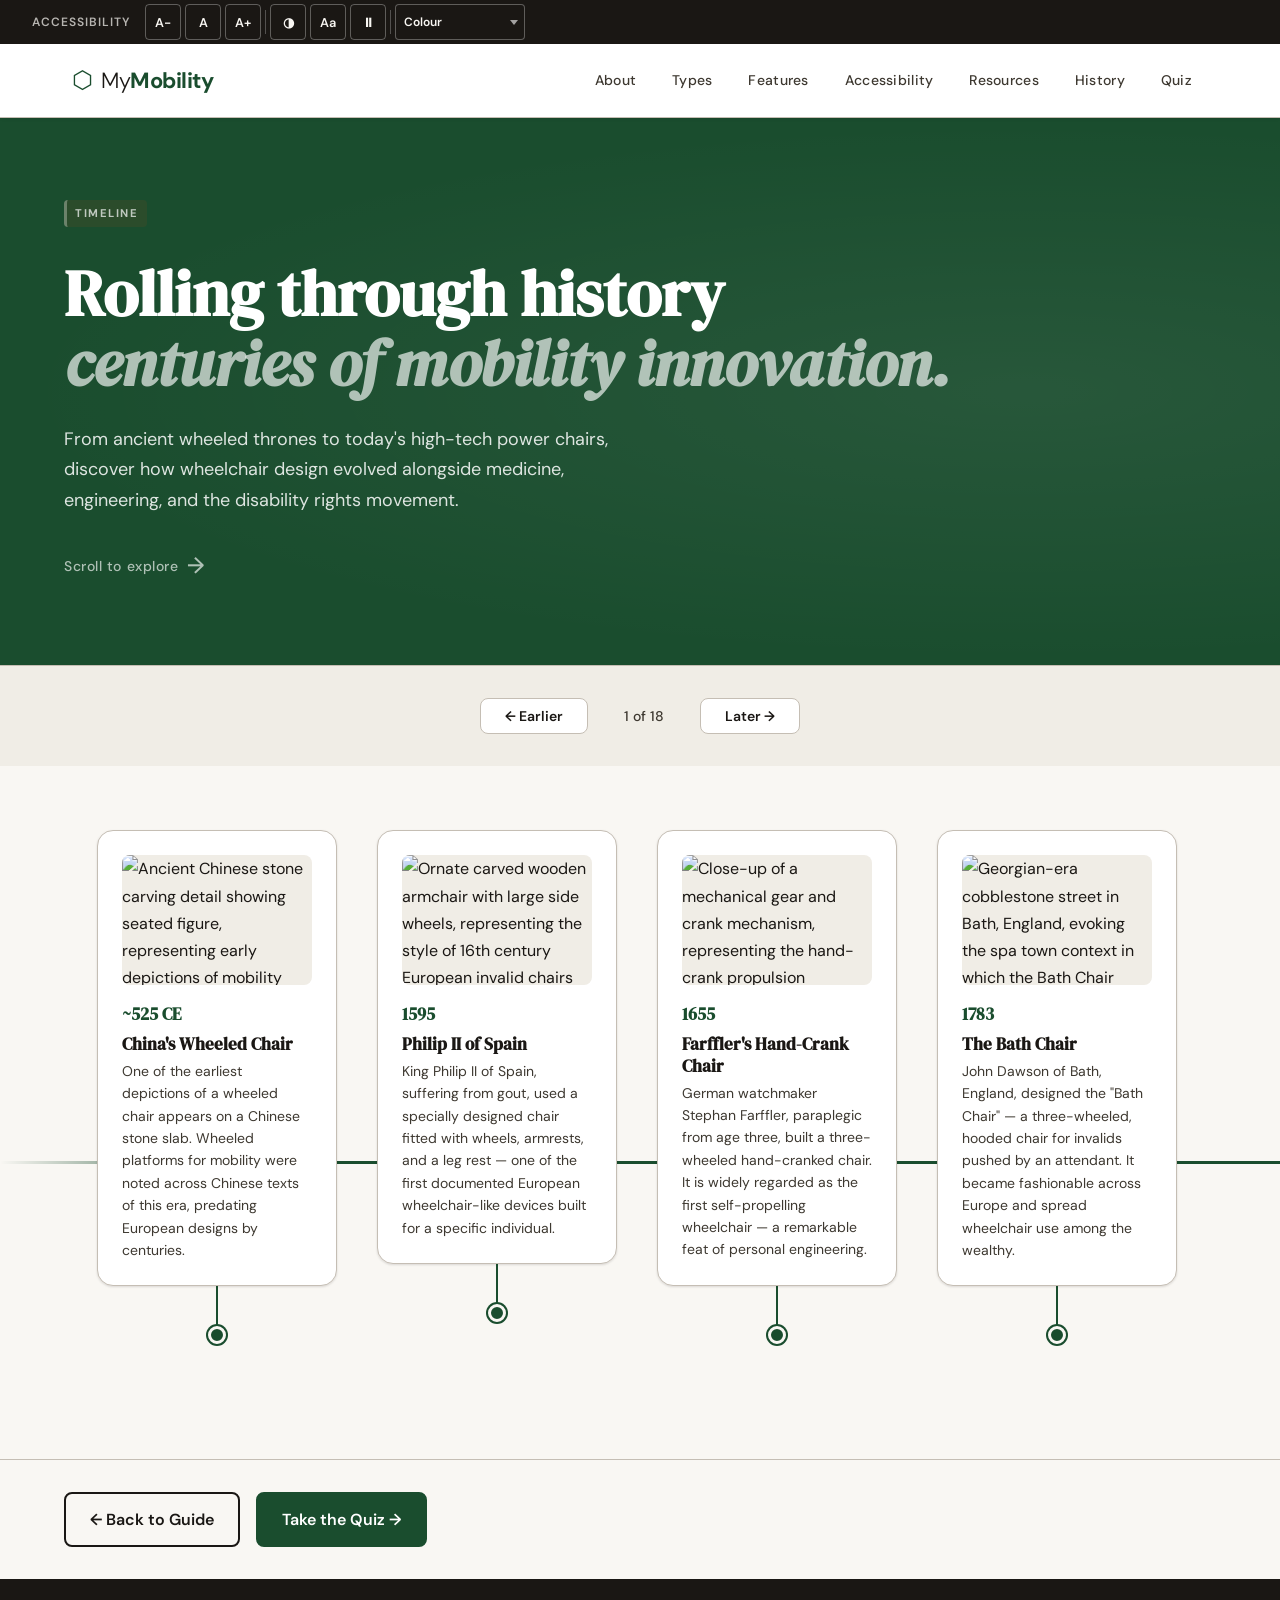
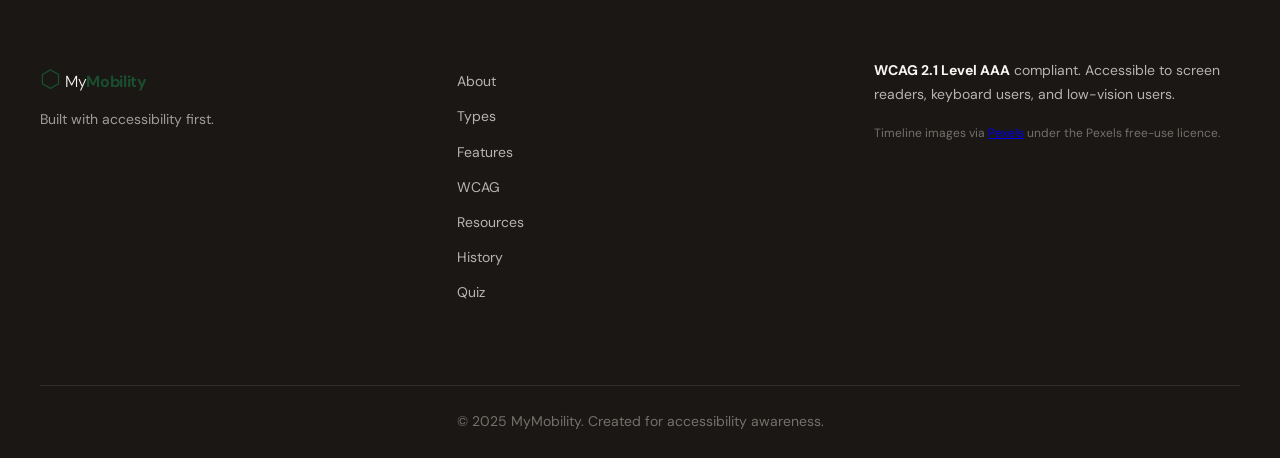
==== history.html @ 60eee782 "Quiz + History - added a history and quiz page" ====
<!DOCTYPE html>
<html lang="en">
<head>
  <meta charset="UTF-8" />
  <meta name="viewport" content="width=device-width, initial-scale=1.0" />
  <meta name="description" content="The history of wheelchairs — an interactive horizontal timeline from ancient times to today. Part of MyMobility, a WCAG 2.1 AAA compliant accessibility guide." />
  <title>History of Wheelchairs — MyMobility</title>
  <link rel="stylesheet" href="styles.css" />
  <link rel="preconnect" href="https://fonts.googleapis.com">
  <link href="https://fonts.googleapis.com/css2?family=DM+Serif+Display:ital@0;1&family=DM+Sans:ital,opsz,wght@0,9..40,300;0,9..40,500;0,9..40,700;1,9..40,300&display=swap" rel="stylesheet">
  <style>
    /* ══════════════════════════════════
       HISTORY PAGE — TIMELINE STYLES
    ══════════════════════════════════ */

    /* Page hero */
    .history-hero {
      background: var(--clr-accent);
      color: var(--clr-bg);
      padding: clamp(3rem, 8vw, 5rem) clamp(1.5rem, 5vw, 4rem);
      position: relative;
      overflow: hidden;
    }
    .history-hero::before {
      content: '';
      position: absolute;
      inset: 0;
      background: radial-gradient(ellipse at 80% 50%, rgba(255,255,255,0.06) 0%, transparent 70%);
      pointer-events: none;
    }
    .history-hero-inner {
      max-width: var(--max-width);
      margin: 0 auto;
      position: relative;
      z-index: 1;
    }
    .history-hero .section-tag {
      color: rgba(255,255,255,0.7);
      border-color: rgba(255,255,255,0.3);
    }
    .history-hero h1 {
      font-family: var(--font-display);
      font-size: clamp(2.2rem, 6vw, 4rem);
      color: #fff;
      line-height: 1.1;
      margin: var(--space-md) 0 var(--space-lg);
    }
    .history-hero h1 em {
      color: rgba(255,255,255,0.65);
      font-style: italic;
    }
    .history-hero p {
      color: rgba(255,255,255,0.85);
      font-size: var(--text-lg);
      max-width: 600px;
      line-height: 1.7;
    }
    .history-scroll-hint {
      display: flex;
      align-items: center;
      gap: var(--space-sm);
      margin-top: var(--space-xl);
      color: rgba(255,255,255,0.65);
      font-size: var(--text-sm);
      font-weight: 500;
      letter-spacing: 0.04em;
    }
    .history-scroll-hint .hint-arrow {
      font-size: 1.4rem;
      animation: nudgeRight 1.6s ease-in-out infinite;
    }
    @keyframes nudgeRight {
      0%, 100% { transform: translateX(0); }
      50%       { transform: translateX(6px); }
    }
    [data-reduce-motion="true"] .hint-arrow { animation: none; }

    /* ── TIMELINE WRAPPER ── */
    .timeline-section {
      background: var(--clr-bg);
      padding: 0;
      position: relative;
    }

    /* The horizontal scroll container */
    .timeline-scroll {
      overflow-x: auto;
      overflow-y: visible;
      padding: 4rem 0 3rem;
      cursor: grab;
      scroll-behavior: smooth;
      -webkit-overflow-scrolling: touch;
      /* Custom scrollbar */
      scrollbar-width: thin;
      scrollbar-color: var(--clr-accent) var(--clr-bg-alt);
    }
    .timeline-scroll::-webkit-scrollbar {
      height: 6px;
    }
    .timeline-scroll::-webkit-scrollbar-track {
      background: var(--clr-bg-alt);
    }
    .timeline-scroll::-webkit-scrollbar-thumb {
      background: var(--clr-accent);
      border-radius: 3px;
    }
    .timeline-scroll.is-grabbing {
      cursor: grabbing;
    }

    /* The actual timeline track */
    .timeline-track {
      display: flex;
      align-items: flex-start;
      gap: 0;
      min-width: max-content;
      padding: 0 clamp(2rem, 6vw, 5rem);
      position: relative;
    }

    /* Central horizontal spine line */
    .timeline-track::before {
      content: '';
      position: absolute;
      top: calc(50% + 2.5rem); /* align with dots */
      left: 0;
      right: 0;
      height: 3px;
      background: linear-gradient(
        90deg,
        transparent 0%,
        var(--clr-accent) 5%,
        var(--clr-accent) 95%,
        transparent 100%
      );
      z-index: 0;
    }

    /* ── INDIVIDUAL EVENT CARD ── */
    .tl-event {
      display: flex;
      flex-direction: column;
      align-items: center;
      width: 280px;
      flex-shrink: 0;
      position: relative;
      padding-top: 0;
    }

    /* Alternate above/below */
    .tl-event:nth-child(odd)  { flex-direction: column; }
    .tl-event:nth-child(even) { flex-direction: column-reverse; }

    /* The card */
    .tl-card {
      background: var(--clr-surface);
      border: 1.5px solid var(--clr-border);
      border-radius: var(--radius-lg);
      padding: var(--space-lg);
      width: 240px;
      box-shadow: var(--shadow-sm);
      transition: box-shadow var(--transition), transform var(--transition), border-color var(--transition);
      position: relative;
      opacity: 0;
      transform: translateY(20px);
      /* Revealed by JS when in view */
    }
    .tl-card.visible {
      opacity: 1;
      transform: translateY(0);
      transition: opacity 0.5s ease, transform 0.5s ease, box-shadow var(--transition), border-color var(--transition);
    }
    .tl-card:hover {
      box-shadow: var(--shadow-md);
      border-color: var(--clr-accent-light);
      transform: translateY(-3px);
    }
    .tl-event:nth-child(even) .tl-card:hover {
      transform: translateY(3px);
    }

    /* Card image */
    .tl-img-wrap {
      width: 100%;
      height: 130px;
      border-radius: var(--radius-md);
      overflow: hidden;
      margin-bottom: var(--space-md);
      background: var(--clr-bg-alt);
    }
    .tl-img {
      width: 100%;
      height: 100%;
      object-fit: cover;
      object-position: center;
      display: block;
    }

    /* Year badge */
    .tl-year {
      display: inline-block;
      font-family: var(--font-display);
      font-size: 1.05rem;
      color: var(--clr-accent);
      font-weight: 700;
      margin-bottom: var(--space-xs);
    }
    .tl-title {
      font-family: var(--font-display);
      font-size: 1.05rem;
      color: var(--clr-ink);
      margin-bottom: var(--space-xs);
      line-height: 1.3;
    }
    .tl-body {
      font-size: var(--text-sm);
      color: var(--clr-ink-muted);
      line-height: 1.6;
    }

    /* Connector: vertical stem from card to dot */
    .tl-stem {
      width: 2px;
      height: 2.5rem;
      background: var(--clr-accent);
      flex-shrink: 0;
      position: relative;
      z-index: 1;
    }

    /* The dot on the spine */
    .tl-dot {
      width: 18px;
      height: 18px;
      border-radius: 50%;
      background: var(--clr-accent);
      border: 3px solid var(--clr-bg);
      box-shadow: 0 0 0 2px var(--clr-accent);
      flex-shrink: 0;
      z-index: 2;
      position: relative;
      transition: transform var(--transition), background var(--transition);
    }
    .tl-event:hover .tl-dot {
      transform: scale(1.3);
      background: var(--clr-highlight);
      box-shadow: 0 0 0 2px var(--clr-highlight);
    }

    /* Spacer below/above dot for even items to visually balance */
    .tl-event:nth-child(even) .tl-dot-spacer {
      height: 18px; /* height of dot, keeps spacing symmetric */
      flex-shrink: 0;
    }

    /* High-contrast overrides */
    [data-high-contrast="true"] .tl-card {
      border-color: var(--clr-ink);
      background: var(--clr-bg);
    }
    [data-high-contrast="true"] .tl-dot {
      background: var(--clr-accent);
      border-color: var(--clr-bg);
      box-shadow: 0 0 0 2px var(--clr-accent);
    }
    [data-high-contrast="true"] .timeline-track::before {
      background: var(--clr-accent);
    }

    /* ── KEYBOARD NAV CONTROLS ── */
    .timeline-nav {
      display: flex;
      align-items: center;
      justify-content: center;
      gap: var(--space-md);
      padding: var(--space-xl) var(--space-md);
      background: var(--clr-bg-alt);
      border-top: 1px solid var(--clr-border);
    }
    .tl-nav-btn {
      display: inline-flex;
      align-items: center;
      gap: var(--space-xs);
      padding: var(--space-sm) var(--space-lg);
      background: var(--clr-surface);
      color: var(--clr-ink);
      border: 1.5px solid var(--clr-border);
      border-radius: var(--radius-md);
      font-size: var(--text-sm);
      font-weight: 600;
      font-family: var(--font-body);
      cursor: pointer;
      transition: background var(--transition), border-color var(--transition), color var(--transition);
      text-decoration: none;
    }
    .tl-nav-btn:hover {
      background: var(--clr-accent-bg);
      border-color: var(--clr-accent);
      color: var(--clr-accent);
    }
    .tl-nav-btn:focus-visible {
      outline: 3px solid var(--clr-focus);
      outline-offset: 3px;
      background: var(--clr-focus-bg);
      color: var(--clr-ink);
    }
    .timeline-progress {
      font-size: var(--text-sm);
      color: var(--clr-ink-muted);
      font-weight: 500;
      min-width: 80px;
      text-align: center;
    }

    /* ── ERA LABELS ── */
    .tl-era {
      position: absolute;
      top: calc(50% + 2.5rem + 18px);
      left: 0;
      font-size: 0.65rem;
      font-weight: 700;
      letter-spacing: 0.12em;
      text-transform: uppercase;
      color: var(--clr-ink-muted);
      white-space: nowrap;
    }

    /* ── PAGE-LEVEL NAV (back to main, to quiz) ── */
    .page-links {
      display: flex;
      gap: var(--space-md);
      flex-wrap: wrap;
      padding: var(--space-xl) clamp(1.5rem, 5vw, 4rem);
      background: var(--clr-bg);
      border-top: 1px solid var(--clr-border);
      max-width: 100%;
    }
    .page-links .btn {
      text-decoration: none;
      display: inline-flex;
      align-items: center;
      gap: var(--space-xs);
    }

    /* Reduce motion: no card reveal animation */
    [data-reduce-motion="true"] .tl-card {
      opacity: 1;
      transform: none;
      transition: none;
    }
    [data-reduce-motion="true"] .tl-card.visible {
      transition: none;
    }

    /* Mobile adjustments */
    @media (max-width: 600px) {
      .tl-event { width: 220px; }
      .tl-card  { width: 190px; padding: var(--space-md); }
      .tl-img-wrap { height: 100px; }
    }
  </style>
</head>
<body>

  <!-- SKIP NAVIGATION -->
  <a href="#main-content" class="skip-link">Skip to main content</a>
  <a href="#main-nav" class="skip-link">Skip to navigation</a>

  <!-- ACCESSIBILITY TOOLBAR -->
  <div class="a11y-toolbar" role="region" aria-label="Accessibility controls">
    <span class="toolbar-label" aria-hidden="true">Accessibility</span>
    <div class="toolbar-controls">
      <button id="btn-text-decrease" class="toolbar-btn" aria-label="Decrease text size" title="Decrease text size"><span aria-hidden="true">A−</span></button>
      <button id="btn-text-reset"    class="toolbar-btn" aria-label="Reset text size to default" title="Reset text size"><span aria-hidden="true">A</span></button>
      <button id="btn-text-increase" class="toolbar-btn" aria-label="Increase text size" title="Increase text size"><span aria-hidden="true">A+</span></button>
      <div class="toolbar-divider" role="separator"></div>
      <button id="btn-high-contrast" class="toolbar-btn" aria-label="Toggle high contrast mode" aria-pressed="false" title="High contrast mode"><span aria-hidden="true">◑</span></button>
      <button id="btn-dyslexia"      class="toolbar-btn" aria-label="Toggle dyslexia-friendly font" aria-pressed="false" title="Dyslexia-friendly font"><span aria-hidden="true">Aa</span></button>
      <button id="btn-reduce-motion" class="toolbar-btn" aria-label="Toggle reduced motion" aria-pressed="false" title="Reduce animations"><span aria-hidden="true">⏸</span></button>
      <div class="toolbar-divider" role="separator"></div>
      <div class="toolbar-select-wrap">
        <label for="select-colorblind" class="sr-only">Colour blind mode</label>
        <select id="select-colorblind" class="toolbar-select" aria-label="Select colour blind simulation mode" title="Colour blind mode">
          <option value="none">Colour</option>
          <option value="deuteranopia">Deuteranopia</option>
          <option value="protanopia">Protanopia</option>
          <option value="tritanopia">Tritanopia</option>
        </select>
      </div>
    </div>
  </div>

  <!-- HEADER & NAV -->
  <header class="site-header" role="banner">
    <div class="header-inner">
      <a href="index.html" class="site-logo" aria-label="MyMobility home">
        <span class="logo-icon" aria-hidden="true">⬡</span>
        <span class="logo-text">My<strong>Mobility</strong></span>
      </a>
      <nav id="main-nav" class="main-nav" aria-label="Main navigation">
        <button class="nav-toggle" id="nav-toggle" aria-expanded="false" aria-controls="nav-menu" aria-label="Toggle navigation menu">
          <span class="hamburger" aria-hidden="true"></span>
        </button>
        <ul id="nav-menu" class="nav-list" role="list">
          <li><a href="index.html#about"         class="nav-link">About</a></li>
          <li><a href="index.html#types"         class="nav-link">Types</a></li>
          <li><a href="index.html#features"      class="nav-link">Features</a></li>
          <li><a href="index.html#accessibility" class="nav-link">Accessibility</a></li>
          <li><a href="index.html#resources"     class="nav-link">Resources</a></li>
          <li><a href="history.html"             class="nav-link" aria-current="page">History</a></li>
          <li><a href="quiz.html"                class="nav-link">Quiz</a></li>
        </ul>
      </nav>
    </div>
  </header>

  <main id="main-content" tabindex="-1">

    <!-- HERO -->
    <section class="history-hero" aria-labelledby="history-heading">
      <div class="history-hero-inner">
        <span class="section-tag">Timeline</span>
        <h1 id="history-heading">
          Rolling through history<br>
          <em>centuries of mobility innovation.</em>
        </h1>
        <p>From ancient wheeled thrones to today's high-tech power chairs, discover how wheelchair design evolved alongside medicine, engineering, and the disability rights movement.</p>
        <div class="history-scroll-hint" aria-hidden="true">
          <span>Scroll to explore</span>
          <span class="hint-arrow">→</span>
        </div>
      </div>
    </section>

    <!-- TIMELINE -->
    <section class="timeline-section" aria-labelledby="timeline-section-heading">
      <h2 id="timeline-section-heading" class="sr-only">Wheelchair history timeline — scroll horizontally to explore events from antiquity to the present day</h2>

      <!-- Keyboard / button nav -->
      <div class="timeline-nav" role="group" aria-label="Timeline navigation controls">
        <button class="tl-nav-btn" id="tl-prev" aria-label="Scroll timeline to earlier events">← Earlier</button>
        <span class="timeline-progress" id="tl-progress" aria-live="polite" aria-atomic="true">1 of 18</span>
        <button class="tl-nav-btn" id="tl-next" aria-label="Scroll timeline to later events">Later →</button>
      </div>

      <div class="timeline-scroll" id="timeline-scroll" role="region" aria-label="Scrollable wheelchair history timeline" tabindex="0">
        <div class="timeline-track" id="timeline-track">

          <!-- ① ~525 CE -->
          <article class="tl-event" aria-labelledby="tl-title-1">
            <div class="tl-card" tabindex="0" aria-label="Around 525 CE — The Wheeled Chair of China">
              <div class="tl-img-wrap">
                <img
                  src="https://history.physio/wp-content/uploads/2019/01/Ancient_Chinese_engraving_of_wheelchair_c._525AD.jpg"
                  alt="Ancient Chinese stone carving detail showing seated figure, representing early depictions of mobility aids in ancient China"
                  class="tl-img" loading="lazy" decoding="async" width="480" height="260" />
              </div>
              <span class="tl-year">~525 CE</span>
              <h3 id="tl-title-1" class="tl-title">China's Wheeled Chair</h3>
              <p class="tl-body">One of the earliest depictions of a wheeled chair appears on a Chinese stone slab. Wheeled platforms for mobility were noted across Chinese texts of this era, predating European designs by centuries.</p>
            </div>
            <div class="tl-stem" aria-hidden="true"></div>
            <div class="tl-dot" aria-hidden="true"></div>
          </article>

          <!-- ② 1595 -->
          <article class="tl-event" aria-labelledby="tl-title-2">
            <div class="tl-dot" aria-hidden="true"></div>
            <div class="tl-stem" aria-hidden="true"></div>
            <div class="tl-card" tabindex="0" aria-label="1595 — Philip II of Spain's Invalid Chair">
              <div class="tl-img-wrap">
                <img
                  src="https://www.civilwarmed.org/wp-content/uploads/2019/07/wheelchair-1-Italian-Chair-18th-Century-732x1024.jpg"
                  alt="Ornate carved wooden armchair with large side wheels, representing the style of 16th century European invalid chairs"
                  class="tl-img" loading="lazy" decoding="async" width="480" height="260" />
              </div>
              <span class="tl-year">1595</span>
              <h3 id="tl-title-2" class="tl-title">Philip II of Spain</h3>
              <p class="tl-body">King Philip II of Spain, suffering from gout, used a specially designed chair fitted with wheels, armrests, and a leg rest — one of the first documented European wheelchair-like devices built for a specific individual.</p>
            </div>
          </article>

          <!-- ③ 1655 -->
          <article class="tl-event" aria-labelledby="tl-title-3">
            <div class="tl-card" tabindex="0" aria-label="1655 — Stephan Farffler's Self-Propelling Chair">
              <div class="tl-img-wrap">
                <img
                  src="https://encrypted-tbn3.gstatic.com/images?q=tbn:ANd9GcReX7-6BTlTZ1-OfOcol1hc6xnl9b5gc_Wy0mgLzMooz9WQ1uLC"
                  alt="Close-up of a mechanical gear and crank mechanism, representing the hand-crank propulsion invention of Stephan Farffler"
                  class="tl-img" loading="lazy" decoding="async" width="480" height="260" />
              </div>
              <span class="tl-year">1655</span>
              <h3 id="tl-title-3" class="tl-title">Farffler's Hand-Crank Chair</h3>
              <p class="tl-body">German watchmaker Stephan Farffler, paraplegic from age three, built a three-wheeled hand-cranked chair. It is widely regarded as the first self-propelling wheelchair — a remarkable feat of personal engineering.</p>
            </div>
            <div class="tl-stem" aria-hidden="true"></div>
            <div class="tl-dot" aria-hidden="true"></div>
          </article>

          <!-- ④ 1783 -->
          <article class="tl-event" aria-labelledby="tl-title-4">
            <div class="tl-dot" aria-hidden="true"></div>
            <div class="tl-stem" aria-hidden="true"></div>
            <div class="tl-card" tabindex="0" aria-label="1783 — John Dawson's Bath Chair">
              <div class="tl-img-wrap">
                <img
                  src="https://encrypted-tbn0.gstatic.com/images?q=tbn:ANd9GcTKnduBS-W8GAV_TCPeNcyPxolCLh0B5mHRxBQo_tLD6qwqTpTP"
                  alt="Georgian-era cobblestone street in Bath, England, evoking the spa town context in which the Bath Chair became fashionable"
                  class="tl-img" loading="lazy" decoding="async" width="480" height="260" />
              </div>
              <span class="tl-year">1783</span>
              <h3 id="tl-title-4" class="tl-title">The Bath Chair</h3>
              <p class="tl-body">John Dawson of Bath, England, designed the "Bath Chair" — a three-wheeled, hooded chair for invalids pushed by an attendant. It became fashionable across Europe and spread wheelchair use among the wealthy.</p>
            </div>
          </article>

          <!-- ⑤ 1869 -->
          <article class="tl-event" aria-labelledby="tl-title-5">
            <div class="tl-card" tabindex="0" aria-label="1869 — First Patent for a Wheelchair">
              <div class="tl-img-wrap">
                <img
                  src="https://images.pexels.com/photos/5668772/pexels-photo-5668772.jpeg?auto=compress&cs=tinysrgb&w=480&h=260&fit=crop&crop=center"
                  alt="Aged patent document pages with handwriting and technical drawings, representing 19th century wheelchair innovation"
                  class="tl-img" loading="lazy" decoding="async" width="480" height="260" />
              </div>
              <span class="tl-year">1869</span>
              <h3 id="tl-title-5" class="tl-title">First Wheelchair Patent</h3>
              <p class="tl-body">The first US patent for a wheelchair was filed, describing a chair with small front wheels and large rear wheels — a layout still recognisable today. Innovation accelerated as industrialisation made manufacturing cheaper.</p>
            </div>
            <div class="tl-stem" aria-hidden="true"></div>
            <div class="tl-dot" aria-hidden="true"></div>
          </article>

          <!-- ⑥ 1900s – WWI -->
          <article class="tl-event" aria-labelledby="tl-title-6">
            <div class="tl-dot" aria-hidden="true"></div>
            <div class="tl-stem" aria-hidden="true"></div>
            <div class="tl-card" tabindex="0" aria-label="Early 1900s — Steel Chairs and World War I Veterans">
              <div class="tl-img-wrap">
                <img
                  src="https://images.pexels.com/photos/5717703/pexels-photo-5717703.jpeg?auto=compress&cs=tinysrgb&w=480&h=260&fit=crop&crop=center"
                  alt="Black and white style photo of a hospital ward with rows of beds, evoking the World War I medical rehabilitation era"
                  class="tl-img" loading="lazy" decoding="async" width="480" height="260" />
              </div>
              <span class="tl-year">Early 1900s</span>
              <h3 id="tl-title-6" class="tl-title">WWI & Steel Chairs</h3>
              <p class="tl-body">World War I created an enormous demand for rehabilitation equipment. Steel-framed wheelchairs replaced wood, and veterans' hospitals drove rapid improvements in durability, adjustability, and standardised manufacturing.</p>
            </div>
          </article>

          <!-- ⑦ 1933 -->
          <article class="tl-event" aria-labelledby="tl-title-7">
            <div class="tl-card" tabindex="0" aria-label="1933 — The Everest and Jennings Folding Chair">
              <div class="tl-img-wrap">
                <img
                  src="https://images.pexels.com/photos/4386476/pexels-photo-4386476.jpeg?auto=compress&cs=tinysrgb&w=480&h=260&fit=crop&crop=center"
                  alt="A lightweight folded wheelchair leaning against a wall, representing the revolutionary folding frame design of 1933"
                  class="tl-img" loading="lazy" decoding="async" width="480" height="260" />
              </div>
              <span class="tl-year">1933</span>
              <h3 id="tl-title-7" class="tl-title">The Folding Chair Revolution</h3>
              <p class="tl-body">Herbert Everest and Harry Jennings — the former a wheelchair user himself — patented the first lightweight, foldable, tubular steel wheelchair. Their design dominated the market for decades and became the global template.</p>
            </div>
            <div class="tl-stem" aria-hidden="true"></div>
            <div class="tl-dot" aria-hidden="true"></div>
          </article>

          <!-- ⑧ 1950s -->
          <article class="tl-event" aria-labelledby="tl-title-8">
            <div class="tl-dot" aria-hidden="true"></div>
            <div class="tl-stem" aria-hidden="true"></div>
            <div class="tl-card" tabindex="0" aria-label="1950s — Electric Wheelchairs Emerge">
              <div class="tl-img-wrap">
                <img
                  src="https://news.engineering.utoronto.ca/wp-content/uploads/sites/18/2017/01/Klein_Owens_chair.jpg"
                  alt="A modern electric power wheelchair with joystick control, representing the lineage of motorised wheelchairs developed since the 1950s"
                  class="tl-img" loading="lazy" decoding="async" width="480" height="260" />
              </div>
              <span class="tl-year">1950s</span>
              <h3 id="tl-title-8" class="tl-title">The First Power Chairs</h3>
              <p class="tl-body">Canadian engineer George Klein developed the first electric wheelchair for veterans with spinal cord injuries. Bulky by today's standards, it laid the foundation for all modern power chairs, transforming independence for people without upper-body strength.</p>
            </div>
          </article>

          <!-- ⑨ 1960s – Disability Rights -->
          <article class="tl-event" aria-labelledby="tl-title-9">
            <div class="tl-card" tabindex="0" aria-label="1960s — The Disability Rights Movement Begins">
              <div class="tl-img-wrap">
                <img
                  src="https://www.naacpldf.org/wp-content/uploads/gettyimages-1098006690-594x594-1.jpg"
                  alt="Protesters holding signs advocating for disability rights and accessibility, representing the civil rights movement of the 1960s"
                  class="tl-img" loading="lazy" decoding="async" width="480" height="260" />
              </div>
              <span class="tl-year">1960s</span>
              <h3 id="tl-title-9" class="tl-title">Disability Rights Movement</h3>
              <p class="tl-body">Inspired by the civil rights movement, disability activists in the US began demanding accessible public spaces, transport, and housing. Ed Roberts at Berkeley became a leading figure, using a motorised wheelchair and advocating for independent living.</p>
            </div>
            <div class="tl-stem" aria-hidden="true"></div>
            <div class="tl-dot" aria-hidden="true"></div>
          </article>

          <!-- ⑩ 1975 – Sports Wheelchair -->
          <article class="tl-event" aria-labelledby="tl-title-10">
            <div class="tl-dot" aria-hidden="true"></div>
            <div class="tl-stem" aria-hidden="true"></div>
            <div class="tl-card" tabindex="0" aria-label="1975 — Sports Wheelchairs Take Off">
              <div class="tl-img-wrap">
                <img
                  src="https://encrypted-tbn0.gstatic.com/images?q=tbn:ANd9GcS21oDBc_uh7BFxWIfSU2zgLD_ApJ1RrQW7tg&s"
                  alt="Athlete in a racing wheelchair leaning into a fast turn on a track, representing the rise of adaptive sports in the 1970s and 1980s"
                  class="tl-img" loading="lazy" decoding="async" width="480" height="260" />
              </div>
              <span class="tl-year">1975</span>
              <h3 id="tl-title-10" class="tl-title">Sports Chairs Take Off</h3>
              <p class="tl-body">The first wheelchair marathon entrants appeared in Boston. Ultra-light, angled racing chairs began to be purpose-designed for athletics. The 1976 Paralympics in Toronto cemented wheelchair sport as a serious competitive discipline worldwide.</p>
            </div>
          </article>

          <!-- ⑪ 1990 – ADA -->
          <article class="tl-event" aria-labelledby="tl-title-11">
            <div class="tl-card" tabindex="0" aria-label="1990 — Americans with Disabilities Act Signed">
              <div class="tl-img-wrap">
                <img
                  src="https://cdn.britannica.com/18/142518-050-D3CF6FF3/Pres-George-HW-Bush-Americans-with-Disabilities-July-26-1990.jpg"
                  alt="The US Capitol building in Washington D.C., where the Americans with Disabilities Act was passed into law in 1990"
                  class="tl-img" loading="lazy" decoding="async" width="480" height="260" />
              </div>
              <span class="tl-year">1990</span>
              <h3 id="tl-title-11" class="tl-title">Americans with Disabilities Act</h3>
              <p class="tl-body">President George H.W. Bush signed the ADA into law — a landmark civil rights act prohibiting discrimination and requiring accessible public accommodation, transportation, and employment. It transformed built environments globally.</p>
            </div>
            <div class="tl-stem" aria-hidden="true"></div>
            <div class="tl-dot" aria-hidden="true"></div>
          </article>

          <!-- ⑫ 1994 – Lightweight Aluminium -->
          <article class="tl-event" aria-labelledby="tl-title-12">
            <div class="tl-dot" aria-hidden="true"></div>
            <div class="tl-stem" aria-hidden="true"></div>
            <div class="tl-card" tabindex="0" aria-label="1990s — Ultralight Aluminium and Titanium Frames">
              <div class="tl-img-wrap">
                <img
                  src="https://encrypted-tbn0.gstatic.com/images?q=tbn:ANd9GcTG92tY0eRyrAVpRoKhEKp_q27B-TvhIU7C2g&s"
                  alt="Close-up of a shiny aluminium bicycle frame tube, representing the lightweight metals adopted in modern wheelchair construction"
                  class="tl-img" loading="lazy" decoding="async" width="480" height="260" />
              </div>
              <span class="tl-year">1990s</span>
              <h3 id="tl-title-12" class="tl-title">Ultralight Materials Era</h3>
              <p class="tl-body">Aluminium alloys and titanium frames brought manual wheelchairs under 10 kg. Rigid frames improved propulsion efficiency dramatically. Carbon-fibre composites followed, making high-performance chairs lighter than a typical laptop.</p>
            </div>
          </article>

          <!-- ⑬ 2001 – iBot -->
          <article class="tl-event" aria-labelledby="tl-title-13">
            <div class="tl-card" tabindex="0" aria-label="2001 — The iBot Stair-Climbing Wheelchair">
              <div class="tl-img-wrap">
                <img
                  src="https://newmobility.com/wp-content/uploads/2021/06/July19Feat.jpg"
                  alt="A set of concrete stairs viewed from below, representing the architectural barrier that the iBot was designed to overcome"
                  class="tl-img" loading="lazy" decoding="async" width="480" height="260" />
              </div>
              <span class="tl-year">2001</span>
              <h3 id="tl-title-13" class="tl-title">The iBot Stair-Climber</h3>
              <p class="tl-body">Dean Kamen (inventor of the Segway) introduced the iBot — a gyroscope-stabilised power wheelchair that could climb stairs, traverse rough terrain, and raise users to standing eye level. It was a technological leap that inspired future designs.</p>
            </div>
            <div class="tl-stem" aria-hidden="true"></div>
            <div class="tl-dot" aria-hidden="true"></div>
          </article>

          <!-- ⑭ 2006 – UN CRPD -->
          <article class="tl-event" aria-labelledby="tl-title-14">
            <div class="tl-dot" aria-hidden="true"></div>
            <div class="tl-stem" aria-hidden="true"></div>
            <div class="tl-card" tabindex="0" aria-label="2006 — UN Convention on the Rights of Persons with Disabilities">
              <div class="tl-img-wrap">
                <img
                  src="https://encrypted-tbn0.gstatic.com/images?q=tbn:ANd9GcS6-rzTGdaXw5MpxlI2aU97GvuuH71r6CqUeA&s"
                  alt="United Nations building with flags of member nations flying outside, representing the 2006 UN disability rights convention"
                  class="tl-img" loading="lazy" decoding="async" width="480" height="260" />
              </div>
              <span class="tl-year">2006</span>
              <h3 id="tl-title-14" class="tl-title">UN Disability Convention</h3>
              <p class="tl-body">The United Nations adopted the Convention on the Rights of Persons with Disabilities (CRPD) — the first comprehensive human rights treaty of the 21st century specifically addressing disability, signed by 164 countries.</p>
            </div>
          </article>

          <!-- ⑮ 2010s – Smart Chairs -->
          <article class="tl-event" aria-labelledby="tl-title-15">
            <div class="tl-card" tabindex="0" aria-label="2010s — Smart Wheelchairs and Brain-Computer Interfaces">
              <div class="tl-img-wrap">
                <img
                  src="https://images.pexels.com/photos/3912981/pexels-photo-3912981.jpeg?auto=compress&cs=tinysrgb&w=480&h=260&fit=crop&crop=center"
                  alt="A researcher working with electronic sensors and circuit boards, representing the smart wheelchair and brain-computer interface research of the 2010s"
                  class="tl-img" loading="lazy" decoding="async" width="480" height="260" />
              </div>
              <span class="tl-year">2010s</span>
              <h3 id="tl-title-15" class="tl-title">Smart Chairs &amp; BCI Research</h3>
              <p class="tl-body">Researchers developed wheelchairs controlled by eye-tracking, voice commands, and brain-computer interfaces (BCI), enabling use by people with severe paralysis. Obstacle-avoidance AI and autonomous navigation entered the prototype stage.</p>
            </div>
            <div class="tl-stem" aria-hidden="true"></div>
            <div class="tl-dot" aria-hidden="true"></div>
          </article>

          <!-- ⑯ 2016 – Paralympics -->
          <article class="tl-event" aria-labelledby="tl-title-16">
            <div class="tl-dot" aria-hidden="true"></div>
            <div class="tl-stem" aria-hidden="true"></div>
            <div class="tl-card" tabindex="0" aria-label="2016 — Rio Paralympics: Wheelchair Sport at Its Peak">
              <div class="tl-img-wrap">
                <img
                  src="https://a.espncdn.com/photo/2012/0907/espnw_paralympics_08.jpg"
                  alt="Wheelchair basketball players in intense competition on an indoor court, representing the high level of Paralympic sport"
                  class="tl-img" loading="lazy" decoding="async" width="480" height="260" />
              </div>
              <span class="tl-year">2016</span>
              <h3 id="tl-title-16" class="tl-title">Rio Paralympics</h3>
              <p class="tl-body">The Rio 2016 Paralympics showcased wheelchair athletes at the highest level of human performance. Racing chairs reached speeds over 40 km/h, and wheelchair basketball drew global audiences. Adaptive sport culture shifted mainstream perceptions of disability.</p>
            </div>
          </article>

          <!-- ⑰ 2020s – Standing Chairs -->
          <article class="tl-event" aria-labelledby="tl-title-17">
            <div class="tl-card" tabindex="0" aria-label="2020s — Standing Wheelchairs and Exoskeletons">
              <div class="tl-img-wrap">
                <img
                  src="https://www.nsm-seating.ca/uploads/ecommerce/m-corpus-vs-standing-wheelchair-985.jpg?v=1716351337"
                  alt="A physical therapist assisting a patient with a robotic exoskeleton device, representing the convergence of standing wheelchairs and wearable robotics"
                  class="tl-img" loading="lazy" decoding="async" width="480" height="260" />
              </div>
              <span class="tl-year">2020s</span>
              <h3 id="tl-title-17" class="tl-title">Standing Chairs &amp; Exoskeletons</h3>
              <p class="tl-body">Commercially available standing power wheelchairs allow users to raise themselves to standing height, improving health outcomes and social interaction. Wearable robotic exoskeletons now complement wheelchair use, blurring the boundaries of assistive technology.</p>
            </div>
            <div class="tl-stem" aria-hidden="true"></div>
            <div class="tl-dot" aria-hidden="true"></div>
          </article>

          <!-- ⑱ Future -->
          <article class="tl-event" aria-labelledby="tl-title-18">
            <div class="tl-dot" aria-hidden="true"></div>
            <div class="tl-stem" aria-hidden="true"></div>
            <div class="tl-card" tabindex="0" aria-label="The Future — AI, Robotics, and Universal Design">
              <div class="tl-img-wrap">
                <img
                  src="https://images.pexels.com/photos/8386440/pexels-photo-8386440.jpeg?auto=compress&cs=tinysrgb&w=480&h=260&fit=crop&crop=center"
                  alt="An abstract digital circuit pattern in blue and green light, representing the future of AI-driven assistive mobility technology"
                  class="tl-img" loading="lazy" decoding="async" width="480" height="260" />
              </div>
              <span class="tl-year">Future</span>
              <h3 id="tl-title-18" class="tl-title">What Comes Next</h3>
              <p class="tl-body">AI-powered autonomous wheelchairs, modular 3D-printed frames, neural-interface controls, and universal design principles are reshaping mobility. The goal: a world where no one is excluded by the limitations of either their body or their environment.</p>
            </div>
          </article>

        </div><!-- /timeline-track -->
      </div><!-- /timeline-scroll -->

    </section>

    <!-- BOTTOM PAGE LINKS -->
    <div class="page-links">
      <a href="index.html" class="btn btn-secondary"><span aria-hidden="true">←</span> Back to Guide</a>
      <a href="quiz.html"  class="btn btn-primary">Take the Quiz <span aria-hidden="true">→</span></a>
    </div>

  </main>

  <!-- FOOTER -->
  <footer class="site-footer" role="contentinfo">
    <div class="footer-inner">
      <div class="footer-brand">
        <span class="logo-icon" aria-hidden="true">⬡</span>
        <span class="logo-text">My<strong>Mobility</strong></span>
        <p class="footer-tagline">Built with accessibility first.</p>
      </div>
      <nav class="footer-nav" aria-label="Footer navigation">
        <ul role="list">
          <li><a href="index.html#about">About</a></li>
          <li><a href="index.html#types">Types</a></li>
          <li><a href="index.html#features">Features</a></li>
          <li><a href="index.html#accessibility">WCAG</a></li>
          <li><a href="index.html#resources">Resources</a></li>
          <li><a href="history.html">History</a></li>
          <li><a href="quiz.html">Quiz</a></li>
        </ul>
      </nav>
      <div class="footer-compliance">
        <p><strong>WCAG 2.1 Level AAA</strong> compliant. Accessible to screen readers, keyboard users, and low-vision users.</p>
        <p class="footer-note">Timeline images via <a href="https://www.pexels.com" target="_blank" rel="noopener noreferrer">Pexels</a> under the Pexels free-use licence.</p>
      </div>
    </div>
    <div class="footer-bottom">
      <p>© 2025 MyMobility. Created for accessibility awareness.</p>
    </div>
  </footer>

  <div id="a11y-announcer" role="status" aria-live="polite" aria-atomic="true" class="sr-only"></div>

  <script src="script.js"></script>
  <script>
  /* ════════════════════════════════════════
     TIMELINE PAGE SCRIPT
  ════════════════════════════════════════ */
  (function () {
    'use strict';

    const scroll   = document.getElementById('timeline-scroll');
    const track    = document.getElementById('timeline-track');
    const prevBtn  = document.getElementById('tl-prev');
    const nextBtn  = document.getElementById('tl-next');
    const progress = document.getElementById('tl-progress');
    const events   = Array.from(track.querySelectorAll('.tl-event'));
    const TOTAL    = events.length;

    /* ── CARD REVEAL ON SCROLL (IntersectionObserver) ── */
    if ('IntersectionObserver' in window) {
      const revealObs = new IntersectionObserver((entries) => {
        entries.forEach(entry => {
          if (entry.isIntersecting) {
            entry.target.querySelector('.tl-card').classList.add('visible');
            revealObs.unobserve(entry.target);
          }
        });
      }, {
        root: scroll,
        rootMargin: '0px -10% 0px -10%',
        threshold: 0.15
      });
      events.forEach(ev => revealObs.observe(ev));
    } else {
      /* Fallback: show all cards immediately */
      events.forEach(ev => ev.querySelector('.tl-card').classList.add('visible'));
    }

    /* ── PROGRESS COUNTER ── */
    function updateProgress() {
      const scrollLeft = scroll.scrollLeft;
      const maxScroll  = scroll.scrollWidth - scroll.clientWidth;
      const fraction   = maxScroll > 0 ? scrollLeft / maxScroll : 0;
      const idx        = Math.min(TOTAL - 1, Math.round(fraction * (TOTAL - 1)));
      progress.textContent = (idx + 1) + ' of ' + TOTAL;
    }

    /* ── BUTTON NAV ── */
    function getStep() {
      return events[0] ? events[0].offsetWidth + 0 : 300;
    }
    prevBtn.addEventListener('click', () => {
      scroll.scrollBy({ left: -getStep(), behavior: 'smooth' });
    });
    nextBtn.addEventListener('click', () => {
      scroll.scrollBy({ left: getStep(), behavior: 'smooth' });
    });

    scroll.addEventListener('scroll', updateProgress, { passive: true });
    updateProgress();

    /* ── KEYBOARD SCROLL inside timeline region ── */
    scroll.addEventListener('keydown', function (e) {
      if (e.key === 'ArrowRight') {
        e.preventDefault();
        scroll.scrollBy({ left: getStep(), behavior: 'smooth' });
      } else if (e.key === 'ArrowLeft') {
        e.preventDefault();
        scroll.scrollBy({ left: -getStep(), behavior: 'smooth' });
      }
    });

    /* ── DRAG TO SCROLL (mouse) ── */
    let isDown = false, startX = 0, scrollLeftStart = 0;
    scroll.addEventListener('mousedown', e => {
      isDown = true;
      scroll.classList.add('is-grabbing');
      startX = e.pageX - scroll.offsetLeft;
      scrollLeftStart = scroll.scrollLeft;
    });
    document.addEventListener('mouseup', () => {
      isDown = false;
      scroll.classList.remove('is-grabbing');
    });
    scroll.addEventListener('mousemove', e => {
      if (!isDown) return;
      e.preventDefault();
      const x    = e.pageX - scroll.offsetLeft;
      const walk = (x - startX) * 1.4;
      scroll.scrollLeft = scrollLeftStart - walk;
    });

  }());
  </script>
</body>
</html>
---- styles.css ----
/* ============================================================
   RollForward — Accessible Wheelchair Website
   WCAG 2.1 AAA Compliant Stylesheet
   Colour contrast ratios: body text ≥ 7:1, large text ≥ 4.5:1
   ============================================================ */

/* ── DESIGN TOKENS ── */
:root {
  /* Palette — high contrast, AAA verified */
  --clr-bg:           #F9F7F3;        /* warm off-white */
  --clr-bg-alt:       #F0EDE6;        /* section alt background */
  --clr-surface:      #FFFFFF;
  --clr-ink:          #1A1714;        /* near-black — contrast 17:1 on bg */
  --clr-ink-muted:    #3D3830;        /* muted body — contrast 9.5:1 on bg */
  --clr-accent:       #1A4D2E;        /* deep forest green */
  --clr-accent-light: #2A7A4A;        /* lighter green for large text */
  --clr-accent-bg:    #E8F3EC;        /* tint for card backgrounds */
  --clr-highlight:    #C04B18;        /* rust/terracotta for accents */
  --clr-border:       #C5BEB4;
  --clr-focus:        #1A4D2E;        /* focus ring colour */
  --clr-focus-bg:     #FFEB3B;        /* focus background for max contrast */

  /* Typography scale */
  --font-display:    'DM Serif Display', Georgia, 'Times New Roman', serif;
  --font-body:       'DM Sans', -apple-system, BlinkMacSystemFont, 'Segoe UI', sans-serif;
  --font-dyslexia:   'OpenDyslexic', 'Comic Sans MS', sans-serif; /* toggled via JS */

  --text-base:       1rem;          /* 16px */
  --text-sm:         0.875rem;
  --text-lg:         1.125rem;
  --text-xl:         1.375rem;
  --text-2xl:        1.75rem;
  --text-3xl:        2.25rem;
  --text-4xl:        3rem;
  --text-5xl:        4rem;

  /* Spacing */
  --space-xs:  0.25rem;
  --space-sm:  0.5rem;
  --space-md:  1rem;
  --space-lg:  1.5rem;
  --space-xl:  2rem;
  --space-2xl: 3rem;
  --space-3xl: 5rem;

  /* Layout */
  --max-width:   1200px;
  --section-pad: clamp(3rem, 8vw, 6rem);

  /* Effects */
  --radius-sm:  4px;
  --radius-md:  8px;
  --radius-lg:  16px;
  --radius-xl:  24px;
  --shadow-sm:  0 1px 3px rgba(26,23,20,.08), 0 1px 2px rgba(26,23,20,.06);
  --shadow-md:  0 4px 16px rgba(26,23,20,.10), 0 2px 6px rgba(26,23,20,.08);
  --shadow-lg:  0 12px 40px rgba(26,23,20,.14);

  /* Transitions */
  --transition: 0.2s ease;
  --transition-slow: 0.4s ease;
}

/* ── HIGH CONTRAST MODE ── */
[data-high-contrast="true"] {
  --clr-bg:        #000000;
  --clr-bg-alt:    #0D0D0D;
  --clr-surface:   #000000;
  --clr-ink:       #FFFFFF;
  --clr-ink-muted: #E0E0E0;
  --clr-accent:    #FFFF00;
  --clr-accent-light: #FFFF00;
  --clr-accent-bg: #1A1A00;
  --clr-highlight: #FF6600;
  --clr-border:    #888888;
  --clr-focus:     #FFFF00;
  --clr-focus-bg:  #000000;
}

/* ── REDUCED MOTION ── */
@media (prefers-reduced-motion: reduce) {
  *, *::before, *::after {
    animation-duration: 0.01ms !important;
    animation-iteration-count: 1 !important;
    transition-duration: 0.01ms !important;
    scroll-behavior: auto !important;
  }
}

[data-reduce-motion="true"] *,
[data-reduce-motion="true"] *::before,
[data-reduce-motion="true"] *::after {
  animation-duration: 0.01ms !important;
  animation-iteration-count: 1 !important;
  transition-duration: 0.01ms !important;
}

/* ── DYSLEXIA FONT ── */
[data-dyslexia="true"] body,
[data-dyslexia="true"] p,
[data-dyslexia="true"] li,
[data-dyslexia="true"] td,
[data-dyslexia="true"] th {
  font-family: var(--font-dyslexia);
  letter-spacing: 0.05em;
  word-spacing: 0.15em;
  line-height: 1.9;
}

/* ── RESET & BASE ── */
*, *::before, *::after {
  box-sizing: border-box;
  margin: 0;
  padding: 0;
}

html {
  font-size: var(--text-base);
  scroll-behavior: smooth;
  scroll-padding-top: 5rem;
  -webkit-text-size-adjust: 100%;
}

body {
  font-family: var(--font-body);
  font-size: var(--text-base);
  line-height: 1.7;
  color: var(--clr-ink);
  background-color: var(--clr-bg);
  overflow-x: hidden;
  transition: background-color var(--transition), color var(--transition);
}

/* ── SKIP LINKS (WCAG 2.4.1) ── */
.skip-link {
  position: absolute;
  top: -100%;
  left: 0;
  z-index: 9999;
  padding: var(--space-sm) var(--space-lg);
  background: var(--clr-focus-bg);
  color: var(--clr-ink);
  font-weight: 700;
  font-size: var(--text-base);
  text-decoration: none;
  border: 3px solid var(--clr-ink);
  border-radius: 0 0 var(--radius-md) 0;
  transition: top 0.15s ease;
}

.skip-link:focus {
  top: 0;
  outline: 3px solid var(--clr-ink);
  outline-offset: 2px;
}

/* ── FOCUS STYLES (WCAG 2.4.7) ── */
:focus-visible {
  outline: 3px solid var(--clr-focus);
  outline-offset: 3px;
  border-radius: var(--radius-sm);
}

a:focus-visible,
button:focus-visible,
[tabindex]:focus-visible {
  outline: 3px solid var(--clr-focus);
  outline-offset: 3px;
  background-color: var(--clr-focus-bg);
  color: var(--clr-ink) !important;
  border-radius: var(--radius-sm);
  text-decoration: none;
}

/* ── SCREEN READER ONLY (WCAG utility) ── */
.sr-only {
  position: absolute;
  width: 1px;
  height: 1px;
  padding: 0;
  margin: -1px;
  overflow: hidden;
  clip: rect(0,0,0,0);
  white-space: nowrap;
  border-width: 0;
}

/* ── ACCESSIBILITY TOOLBAR ── */
.a11y-toolbar {
  position: sticky;
  top: 0;
  z-index: 200;
  display: flex;
  align-items: center;
  gap: var(--space-md);
  padding: var(--space-xs) clamp(1rem, 4vw, 2rem);
  background: var(--clr-ink);
  color: var(--clr-bg);
  font-size: var(--text-sm);
  font-family: var(--font-body);
}

.toolbar-label {
  font-weight: 600;
  font-size: 0.75rem;
  letter-spacing: 0.08em;
  text-transform: uppercase;
  color: var(--clr-bg);
  opacity: 0.7;
  flex-shrink: 0;
}

.toolbar-controls {
  display: flex;
  align-items: center;
  gap: var(--space-xs);
  flex-wrap: wrap;
}

.toolbar-btn {
  display: inline-flex;
  align-items: center;
  justify-content: center;
  min-width: 2.25rem;
  height: 2.25rem;
  padding: 0 var(--space-sm);
  background: transparent;
  color: var(--clr-bg);
  border: 1.5px solid rgba(255,255,255,0.3);
  border-radius: var(--radius-sm);
  font-size: 0.8rem;
  font-weight: 600;
  font-family: var(--font-body);
  cursor: pointer;
  transition: background var(--transition), border-color var(--transition), color var(--transition);
  white-space: nowrap;
}

.toolbar-btn:hover {
  background: rgba(255,255,255,0.15);
  border-color: rgba(255,255,255,0.6);
}

.toolbar-btn[aria-pressed="true"] {
  background: var(--clr-accent-light);
  border-color: var(--clr-accent-light);
  color: #fff;
}

.toolbar-btn:focus-visible {
  outline: 3px solid var(--clr-focus-bg);
  outline-offset: 2px;
  background: rgba(255,255,255,0.1);
}

.toolbar-divider {
  width: 1px;
  height: 1.5rem;
  background: rgba(255,255,255,0.25);
  flex-shrink: 0;
}

/* ── COLOUR BLIND MODE (SVG filter applied to root) ── */
[data-colorblind="deuteranopia"] body,
[data-colorblind="protanopia"]   body,
[data-colorblind="tritanopia"]   body {
  filter: url(#cb-filter);
}

/* ── TOOLBAR SELECT (colour blind dropdown) ── */
.toolbar-select-wrap {
  display: inline-flex;
  align-items: center;
}

.toolbar-select {
  appearance: none;
  -webkit-appearance: none;
  background: transparent;
  color: var(--clr-bg);
  border: 1.5px solid rgba(255,255,255,0.3);
  border-radius: var(--radius-sm);
  font-size: 0.75rem;
  font-family: var(--font-body);
  font-weight: 600;
  padding: 0.3rem 1.6rem 0.3rem 0.5rem;
  cursor: pointer;
  height: 2.25rem;
  background-image: url("data:image/svg+xml,%3Csvg xmlns='http://www.w3.org/2000/svg' width='10' height='6' viewBox='0 0 10 6'%3E%3Cpath d='M0 0l5 6 5-6z' fill='rgba(255,255,255,0.6)'/%3E%3C/svg%3E");
  background-repeat: no-repeat;
  background-position: right 0.4rem center;
  background-size: 8px;
  transition: border-color var(--transition);
  min-width: 130px;
}

.toolbar-select:hover {
  border-color: rgba(255,255,255,0.6);
}

.toolbar-select:focus-visible {
  outline: 3px solid var(--clr-focus-bg);
  outline-offset: 2px;
}

.toolbar-select option {
  background: #1A1714;
  color: #F9F7F3;
  font-size: 0.85rem;
}

/* Language button accent */
.lang-btn {
  font-weight: 700;
  letter-spacing: 0.04em;
  border-color: rgba(255,255,255,0.5);
}

.lang-btn[aria-pressed="true"] {
  background: #1565C0;
  border-color: #1565C0;
  color: #fff;
}

/* ── HEADER ── */
.site-header {
  position: sticky;
  top: 2.75rem; /* below toolbar */
  z-index: 100;
  background: var(--clr-surface);
  border-bottom: 1px solid var(--clr-border);
  box-shadow: var(--shadow-sm);
}

.header-inner {
  display: flex;
  align-items: center;
  justify-content: space-between;
  max-width: var(--max-width);
  margin: 0 auto;
  padding: var(--space-md) clamp(1rem, 4vw, 2rem);
  gap: var(--space-lg);
}

.site-logo {
  display: flex;
  align-items: center;
  gap: var(--space-sm);
  text-decoration: none;
  color: var(--clr-ink);
  font-family: var(--font-body);
  font-size: var(--text-xl);
  transition: opacity var(--transition);
}

.site-logo:hover { opacity: 0.75; }

.logo-icon {
  font-size: 1.5rem;
  color: var(--clr-accent);
}

.logo-text {
  color: var(--clr-ink);
  font-weight: 300;
  letter-spacing: -0.02em;
}

.logo-text strong {
  font-weight: 700;
  color: var(--clr-accent);
}

/* ── NAVIGATION ── */
.main-nav { position: relative; }

.nav-list {
  display: flex;
  list-style: none;
  gap: var(--space-xs);
}

.nav-link {
  display: block;
  padding: var(--space-xs) var(--space-md);
  color: var(--clr-ink-muted);
  text-decoration: none;
  font-size: var(--text-sm);
  font-weight: 500;
  letter-spacing: 0.02em;
  border-radius: var(--radius-sm);
  transition: color var(--transition), background var(--transition);
}

.nav-link:hover {
  color: var(--clr-accent);
  background: var(--clr-accent-bg);
}

.nav-link:focus-visible {
  color: var(--clr-ink);
  background: var(--clr-focus-bg);
}

.nav-toggle {
  display: none;
  background: none;
  border: 2px solid var(--clr-border);
  border-radius: var(--radius-sm);
  padding: var(--space-sm);
  cursor: pointer;
  color: var(--clr-ink);
}

.hamburger,
.hamburger::before,
.hamburger::after {
  display: block;
  width: 20px;
  height: 2px;
  background: currentColor;
  position: relative;
  transition: transform var(--transition);
}

.hamburger::before,
.hamburger::after {
  content: '';
  position: absolute;
  left: 0;
}

.hamburger::before { top: -6px; }
.hamburger::after  { top: 6px; }

/* ── BUTTONS ── */
.btn {
  display: inline-flex;
  align-items: center;
  gap: var(--space-sm);
  padding: 0.75rem 1.5rem;
  font-family: var(--font-body);
  font-size: var(--text-base);
  font-weight: 600;
  text-decoration: none;
  border-radius: var(--radius-md);
  cursor: pointer;
  border: 2.5px solid transparent;
  transition: background var(--transition), color var(--transition), border-color var(--transition), transform 0.1s ease, box-shadow var(--transition);
  white-space: nowrap;
}

.btn:active { transform: translateY(1px); }

.btn-primary {
  background: var(--clr-accent);
  color: #FFFFFF;
  border-color: var(--clr-accent);
}

.btn-primary:hover {
  background: #0F3420;
  border-color: #0F3420;
  box-shadow: 0 4px 12px rgba(26,77,46,.3);
}

.btn-secondary {
  background: transparent;
  color: var(--clr-ink);
  border-color: var(--clr-ink);
}

.btn-secondary:hover {
  background: var(--clr-ink);
  color: var(--clr-bg);
}

/* ── HERO ── */
.hero {
  display: grid;
  grid-template-columns: 1fr 1fr;
  align-items: center;
  gap: var(--space-3xl);
  max-width: var(--max-width);
  margin: 0 auto;
  padding: clamp(3rem, 10vw, 7rem) clamp(1rem, 4vw, 2rem);
  min-height: calc(90vh - 8rem);
}

.hero-eyebrow {
  font-size: var(--text-sm);
  font-weight: 600;
  letter-spacing: 0.12em;
  text-transform: uppercase;
  color: var(--clr-accent-light);
  margin-bottom: var(--space-lg);
}

.hero-title {
  font-family: var(--font-display);
  font-size: clamp(2.5rem, 5vw, var(--text-5xl));
  line-height: 1.1;
  color: var(--clr-ink);
  margin-bottom: var(--space-xl);
  letter-spacing: -0.02em;
}

.hero-title em {
  font-style: italic;
  color: var(--clr-accent);
}

.hero-body {
  font-size: var(--text-lg);
  color: var(--clr-ink-muted);
  max-width: 50ch;
  margin-bottom: var(--space-2xl);
  line-height: 1.8;
}

.hero-actions {
  display: flex;
  gap: var(--space-md);
  flex-wrap: wrap;
}

.hero-visual {
  position: relative;
  display: flex;
  align-items: center;
  justify-content: center;
}

.hero-img-wrap {
  position: relative;
  width: 100%;
  height: clamp(400px, 55vh, 620px);   /* fixed height on the WRAPPER */
  border-radius: var(--radius-xl);
  overflow: hidden;                      /* clips the image to this box */
  box-shadow: var(--shadow-lg);
}

.hero-img {
  display: block;
  width: 100%;
  height: 100%;                          /* fill the wrapper exactly */
  object-fit: cover;
  object-position: center top;
  border-radius: 0;                      /* radius already on wrapper */
  transition: transform var(--transition-slow);
}

.hero-img-wrap:hover .hero-img {
  transform: scale(1.02);
}

/* ── IMAGE CREDIT ── */
.img-credit {
  position: absolute;
  bottom: 0;
  left: 0;
  right: 0;
  padding: var(--space-sm) var(--space-md);
  background: linear-gradient(transparent, rgba(0,0,0,0.55));
  color: rgba(255,255,255,0.85);
  font-size: 0.7rem;
  border-radius: 0 0 var(--radius-xl) var(--radius-xl);
}

/* ── STATS BANNER ── */
.stats-banner {
  background: var(--clr-ink);
  color: var(--clr-bg);
  padding: var(--space-2xl) clamp(1rem, 4vw, 2rem);
}

.stats-list {
  display: flex;
  align-items: center;
  justify-content: center;
  gap: clamp(1.5rem, 4vw, 4rem);
  list-style: none;
  flex-wrap: wrap;
  max-width: var(--max-width);
  margin: 0 auto;
}

.stat-item {
  text-align: center;
}

.stat-number {
  display: block;
  font-family: var(--font-display);
  font-size: clamp(2rem, 4vw, 3rem);
  color: var(--clr-bg);
  line-height: 1;
  margin-bottom: var(--space-xs);
}

.stat-label {
  font-size: var(--text-sm);
  color: rgba(249,247,243,0.7);
  max-width: 18ch;
  line-height: 1.4;
}

.stat-divider {
  font-size: 2rem;
  color: rgba(249,247,243,0.2);
}

/* ── SECTIONS ── */
.section {
  padding: var(--section-pad) clamp(1rem, 4vw, 2rem);
}

.section-alt {
  background: var(--clr-bg-alt);
}

.section-inner {
  max-width: var(--max-width);
  margin: 0 auto;
}

.section-tag {
  display: inline-block;
  font-size: 0.7rem;
  font-weight: 700;
  letter-spacing: 0.14em;
  text-transform: uppercase;
  color: var(--clr-highlight);
  margin-bottom: var(--space-md);
  padding: var(--space-xs) var(--space-sm);
  background: rgba(192,75,24,0.1);
  border-radius: var(--radius-sm);
  border-left: 3px solid var(--clr-highlight);
}

.section-title {
  font-family: var(--font-display);
  font-size: clamp(1.75rem, 3.5vw, var(--text-4xl));
  line-height: 1.15;
  color: var(--clr-ink);
  margin-bottom: var(--space-lg);
  max-width: 20ch;
}

.section-intro {
  font-size: var(--text-lg);
  color: var(--clr-ink-muted);
  max-width: 65ch;
  line-height: 1.8;
  margin-bottom: var(--space-3xl);
}

/* ── ABOUT SPLIT LAYOUT ── */
.layout-split {
  display: grid;
  grid-template-columns: 1fr 1fr;
  gap: clamp(2rem, 6vw, 5rem);
  align-items: start;
}

.split-text p {
  color: var(--clr-ink-muted);
  margin-bottom: var(--space-md);
  font-size: var(--text-base);
  line-height: 1.8;
}

.split-text p:last-child { margin-bottom: 0; }

.about-figure {
  margin: 0;
  border-radius: var(--radius-xl);
  overflow: hidden;
  box-shadow: var(--shadow-lg);
  /* Force GPU layer so border-radius clips child image correctly */
  isolation: isolate;
}

.about-img {
  display: block;
  width: 100%;
  height: clamp(300px, 42vh, 520px);
  object-fit: cover;
  object-position: center 30%;
  transition: transform var(--transition-slow);
}

.about-figure:hover .about-img { transform: scale(1.02); }

.about-figcaption {
  padding: var(--space-sm) var(--space-md);
  background: var(--clr-ink);
  color: rgba(249,247,243,0.65);
  font-size: 0.7rem;
  border-radius: 0 0 var(--radius-xl) var(--radius-xl);
}

/* ── TYPE CARDS GRID ── */
.cards-grid {
  display: grid;
  grid-template-columns: repeat(auto-fill, minmax(300px, 1fr));
  gap: var(--space-lg);
}

.type-card {
  background: var(--clr-surface);
  border: 1px solid var(--clr-border);
  border-radius: var(--radius-xl);
  overflow: hidden;
  box-shadow: var(--shadow-sm);
  transition: box-shadow var(--transition), transform var(--transition), border-color var(--transition);
  display: flex;
  flex-direction: column;
}

.type-card:hover {
  box-shadow: var(--shadow-lg);
  border-color: var(--clr-accent);
  transform: translateY(-3px);
}

.card-img-wrap {
  width: 100%;
  height: 210px;
  overflow: hidden;
  flex-shrink: 0;
  border-radius: calc(var(--radius-xl) - 1px) calc(var(--radius-xl) - 1px) 0 0;
  /* Belt-and-suspenders: clip image to the card's rounded corners */
  -webkit-mask-image: -webkit-radial-gradient(white, black);
}

.card-img {
  display: block;
  width: 100%;
  height: 100%;
  object-fit: cover;
  object-position: center 30%;
  transition: transform var(--transition-slow);
  will-change: transform;
}

.type-card:hover .card-img { transform: scale(1.05); }

.card-body-wrap {
  padding: var(--space-xl);
  display: flex;
  flex-direction: column;
  flex: 1;
}

.card-title {
  font-family: var(--font-display);
  font-size: var(--text-xl);
  color: var(--clr-ink);
  margin-bottom: var(--space-sm);
}

.card-body {
  font-size: var(--text-base);
  color: var(--clr-ink-muted);
  line-height: 1.7;
  margin-bottom: var(--space-lg);
}

.card-features {
  list-style: none;
  display: flex;
  flex-direction: column;
  gap: var(--space-xs);
}

.card-features li {
  font-size: var(--text-sm);
  color: var(--clr-ink-muted);
  padding-left: var(--space-lg);
  position: relative;
}

.card-features li::before {
  content: '→';
  position: absolute;
  left: 0;
  color: var(--clr-accent-light);
  font-weight: 700;
}

/* ── FEATURES BANNER ── */
.features-banner {
  margin: 0 0 var(--space-3xl);
  border-radius: var(--radius-xl);
  overflow: hidden;
  box-shadow: var(--shadow-md);
}

.features-photo {
  display: block;
  width: 100%;
  height: clamp(220px, 30vw, 440px);
  object-fit: cover;
  object-position: center 40%;
}

.features-photo-caption {
  display: block;
  padding: var(--space-sm) var(--space-md);
  background: var(--clr-ink);
  color: rgba(249,247,243,0.65);
  font-size: 0.7rem;
}

/* ── FEATURES ── */
.features-layout {
  display: grid;
  grid-template-columns: repeat(auto-fill, minmax(340px, 1fr));
  gap: var(--space-2xl);
}

.feature-item {
  display: flex;
  gap: var(--space-lg);
  align-items: flex-start;
}

.feature-num {
  font-family: var(--font-display);
  font-size: 2.5rem;
  color: var(--clr-border);
  line-height: 1;
  flex-shrink: 0;
  width: 3rem;
  user-select: none;
}

.feature-title {
  font-family: var(--font-display);
  font-size: var(--text-xl);
  color: var(--clr-ink);
  margin-bottom: var(--space-sm);
}

.feature-content p {
  color: var(--clr-ink-muted);
  font-size: var(--text-base);
  line-height: 1.75;
}

/* ── ACCESSIBILITY CARDS ── */
.a11y-grid {
  display: grid;
  grid-template-columns: repeat(auto-fill, minmax(280px, 1fr));
  gap: var(--space-lg);
  margin-bottom: var(--space-3xl);
}

.a11y-card {
  background: var(--clr-surface);
  border: 1px solid var(--clr-border);
  border-radius: var(--radius-xl);
  padding: var(--space-xl);
  box-shadow: var(--shadow-sm);
  border-top: 4px solid var(--clr-accent);
}

.a11y-badge {
  display: inline-flex;
  align-items: center;
  justify-content: center;
  width: 2.5rem;
  height: 2.5rem;
  background: var(--clr-accent);
  color: #FFFFFF;
  font-family: var(--font-display);
  font-size: var(--text-xl);
  border-radius: 50%;
  margin-bottom: var(--space-md);
}

.a11y-card-title {
  font-family: var(--font-display);
  font-size: var(--text-2xl);
  color: var(--clr-ink);
  margin-bottom: var(--space-lg);
}

.a11y-list {
  list-style: none;
  display: flex;
  flex-direction: column;
  gap: var(--space-lg);
}

.a11y-list li {
  display: flex;
  gap: var(--space-md);
  align-items: flex-start;
}

.check {
  display: inline-flex;
  align-items: center;
  justify-content: center;
  width: 1.5rem;
  height: 1.5rem;
  background: var(--clr-accent);
  color: #FFFFFF;
  font-size: 0.75rem;
  font-weight: 700;
  border-radius: 50%;
  flex-shrink: 0;
  margin-top: 0.1rem;
}

.a11y-list strong {
  display: block;
  font-size: var(--text-sm);
  font-weight: 700;
  color: var(--clr-ink);
  margin-bottom: 0.15rem;
}

.a11y-list span {
  display: block;
  font-size: var(--text-sm);
  color: var(--clr-ink-muted);
  line-height: 1.5;
}

/* ── KEYBOARD GUIDE ── */
.keyboard-guide {
  background: var(--clr-surface);
  border: 1px solid var(--clr-border);
  border-radius: var(--radius-xl);
  padding: var(--space-2xl);
  box-shadow: var(--shadow-sm);
}

.keyboard-title {
  font-family: var(--font-display);
  font-size: var(--text-2xl);
  color: var(--clr-ink);
  margin-bottom: var(--space-xl);
  display: flex;
  align-items: center;
  gap: var(--space-sm);
}

.keyboard-table {
  width: 100%;
  border-collapse: collapse;
  font-size: var(--text-base);
}

.keyboard-table th {
  text-align: left;
  font-size: var(--text-sm);
  font-weight: 700;
  letter-spacing: 0.06em;
  text-transform: uppercase;
  color: var(--clr-ink-muted);
  border-bottom: 2px solid var(--clr-border);
  padding: var(--space-sm) var(--space-md);
}

.keyboard-table td {
  padding: var(--space-sm) var(--space-md);
  border-bottom: 1px solid var(--clr-bg-alt);
  color: var(--clr-ink-muted);
  vertical-align: middle;
}

.keyboard-table tr:last-child td { border-bottom: none; }
.keyboard-table tr:hover td { background: var(--clr-bg-alt); }

kbd {
  display: inline-flex;
  align-items: center;
  padding: 0.1em 0.45em;
  background: var(--clr-bg-alt);
  color: var(--clr-ink);
  border: 1.5px solid var(--clr-border);
  border-radius: var(--radius-sm);
  font-family: var(--font-body);
  font-size: 0.85em;
  font-weight: 600;
  box-shadow: 0 1px 0 var(--clr-border);
  white-space: nowrap;
}

/* ── RESOURCES ── */
.resources-grid {
  display: grid;
  grid-template-columns: repeat(auto-fill, minmax(260px, 1fr));
  gap: var(--space-lg);
}

.resource-card {
  background: var(--clr-surface);
  border: 1px solid var(--clr-border);
  border-radius: var(--radius-xl);
  overflow: hidden;
  box-shadow: var(--shadow-sm);
  display: flex;
  flex-direction: column;
  transition: box-shadow var(--transition), border-color var(--transition);
}

.resource-card:hover {
  box-shadow: var(--shadow-md);
  border-color: var(--clr-accent);
}

.resource-img-wrap {
  width: 100%;
  height: 160px;
  overflow: hidden;
  flex-shrink: 0;
  border-radius: calc(var(--radius-xl) - 1px) calc(var(--radius-xl) - 1px) 0 0;
  -webkit-mask-image: -webkit-radial-gradient(white, black);
}

.resource-img {
  display: block;
  width: 100%;
  height: 100%;
  object-fit: cover;
  object-position: center 30%;
  transition: transform var(--transition-slow);
  will-change: transform;
}

.resource-card:hover .resource-img { transform: scale(1.05); }

.resource-card-body {
  padding: var(--space-lg);
  display: flex;
  flex-direction: column;
  gap: var(--space-sm);
  flex: 1;
}

.resource-title {
  font-family: var(--font-display);
  font-size: var(--text-xl);
  color: var(--clr-ink);
}

.resource-card-body p {
  color: var(--clr-ink-muted);
  font-size: var(--text-sm);
  line-height: 1.7;
  flex: 1;
}

.resource-link {
  display: inline-flex;
  align-items: center;
  gap: var(--space-xs);
  color: var(--clr-accent-light);
  text-decoration: none;
  font-weight: 600;
  font-size: var(--text-sm);
  border-bottom: 2px solid transparent;
  transition: border-color var(--transition), color var(--transition);
  align-self: flex-start;
}

.resource-link:hover {
  border-bottom-color: var(--clr-accent-light);
  color: var(--clr-accent);
}

/* ── FOOTER ── */
.site-footer {
  background: var(--clr-ink);
  color: var(--clr-bg);
  padding: var(--space-3xl) clamp(1rem, 4vw, 2rem) 0;
}

.footer-inner {
  display: grid;
  grid-template-columns: 1fr 1fr 1fr;
  gap: clamp(1.5rem, 4vw, 4rem);
  max-width: var(--max-width);
  margin: 0 auto;
  padding-bottom: var(--space-3xl);
  border-bottom: 1px solid rgba(255,255,255,0.1);
  align-items: start;
}

.footer-brand .logo-text {
  color: var(--clr-bg);
}

.footer-tagline {
  margin-top: var(--space-sm);
  font-size: var(--text-sm);
  color: rgba(249,247,243,0.6);
}

.footer-nav ul {
  list-style: none;
  display: flex;
  flex-direction: column;
  gap: var(--space-sm);
  margin-top: var(--space-sm);
}

.footer-nav a {
  color: rgba(249,247,243,0.7);
  text-decoration: none;
  font-size: var(--text-sm);
  transition: color var(--transition);
}

.footer-nav a:hover { color: var(--clr-bg); }

.footer-compliance p {
  font-size: var(--text-sm);
  color: rgba(249,247,243,0.7);
  line-height: 1.7;
  margin-bottom: var(--space-md);
}

.footer-compliance strong {
  color: var(--clr-bg);
}

.footer-note {
  font-size: 0.75rem !important;
  color: rgba(249,247,243,0.4) !important;
}

.footer-bottom {
  text-align: center;
  padding: var(--space-lg);
  font-size: var(--text-sm);
  color: rgba(249,247,243,0.4);
}

/* ── TYPOGRAPHY UTILITIES ── */
h1, h2, h3, h4, h5, h6 {
  text-rendering: optimizeLegibility;
}

p + p { margin-top: var(--space-md); }

strong { font-weight: 700; }

/* ── RESPONSIVE ── */
@media (max-width: 900px) {
  .hero {
    grid-template-columns: 1fr;
    text-align: center;
    min-height: auto;
    gap: var(--space-2xl);
    padding-top: 3rem;
  }
  .hero-body { margin-left: auto; margin-right: auto; }
  .hero-actions { justify-content: center; }
  .hero-img { height: 320px; }

  .layout-split { grid-template-columns: 1fr; }
  .footer-inner { grid-template-columns: 1fr; gap: var(--space-2xl); }
}

@media (max-width: 680px) {
  .nav-toggle {
    display: flex;
    align-items: center;
  }

  .nav-list {
    position: absolute;
    top: calc(100% + 4px);
    right: 0;
    background: var(--clr-surface);
    border: 1px solid var(--clr-border);
    border-radius: var(--radius-md);
    box-shadow: var(--shadow-lg);
    flex-direction: column;
    min-width: 200px;
    padding: var(--space-sm);
    display: none;
    z-index: 50;
  }

  .nav-list.is-open { display: flex; }

  .nav-link {
    padding: var(--space-sm) var(--space-md);
    border-radius: var(--radius-sm);
    width: 100%;
  }

  .stats-list { gap: var(--space-xl); }
  .stat-divider { display: none; }

  .toolbar-label { display: none; }

  .features-layout { grid-template-columns: 1fr; }
  .cards-grid { grid-template-columns: 1fr; }
  .a11y-grid { grid-template-columns: 1fr; }
  .resources-grid { grid-template-columns: 1fr; }

  .keyboard-table { font-size: var(--text-sm); }
  .keyboard-table th,
  .keyboard-table td { padding: var(--space-xs) var(--space-sm); }
}

/* ── PRINT STYLES ── */
@media print {
  .a11y-toolbar,
  .nav-toggle,
  .site-header,
  .hero-visual,
  .site-footer { display: none; }

  body {
    font-size: 11pt;
    line-height: 1.6;
    color: #000;
    background: #fff;
  }

  .section { padding: 1.5rem 0; }
  .hero { padding: 2rem 0; }
  a[href]::after { content: ' (' attr(href) ')'; font-size: 0.8em; }
  a[href^="#"]::after { content: ''; }
}
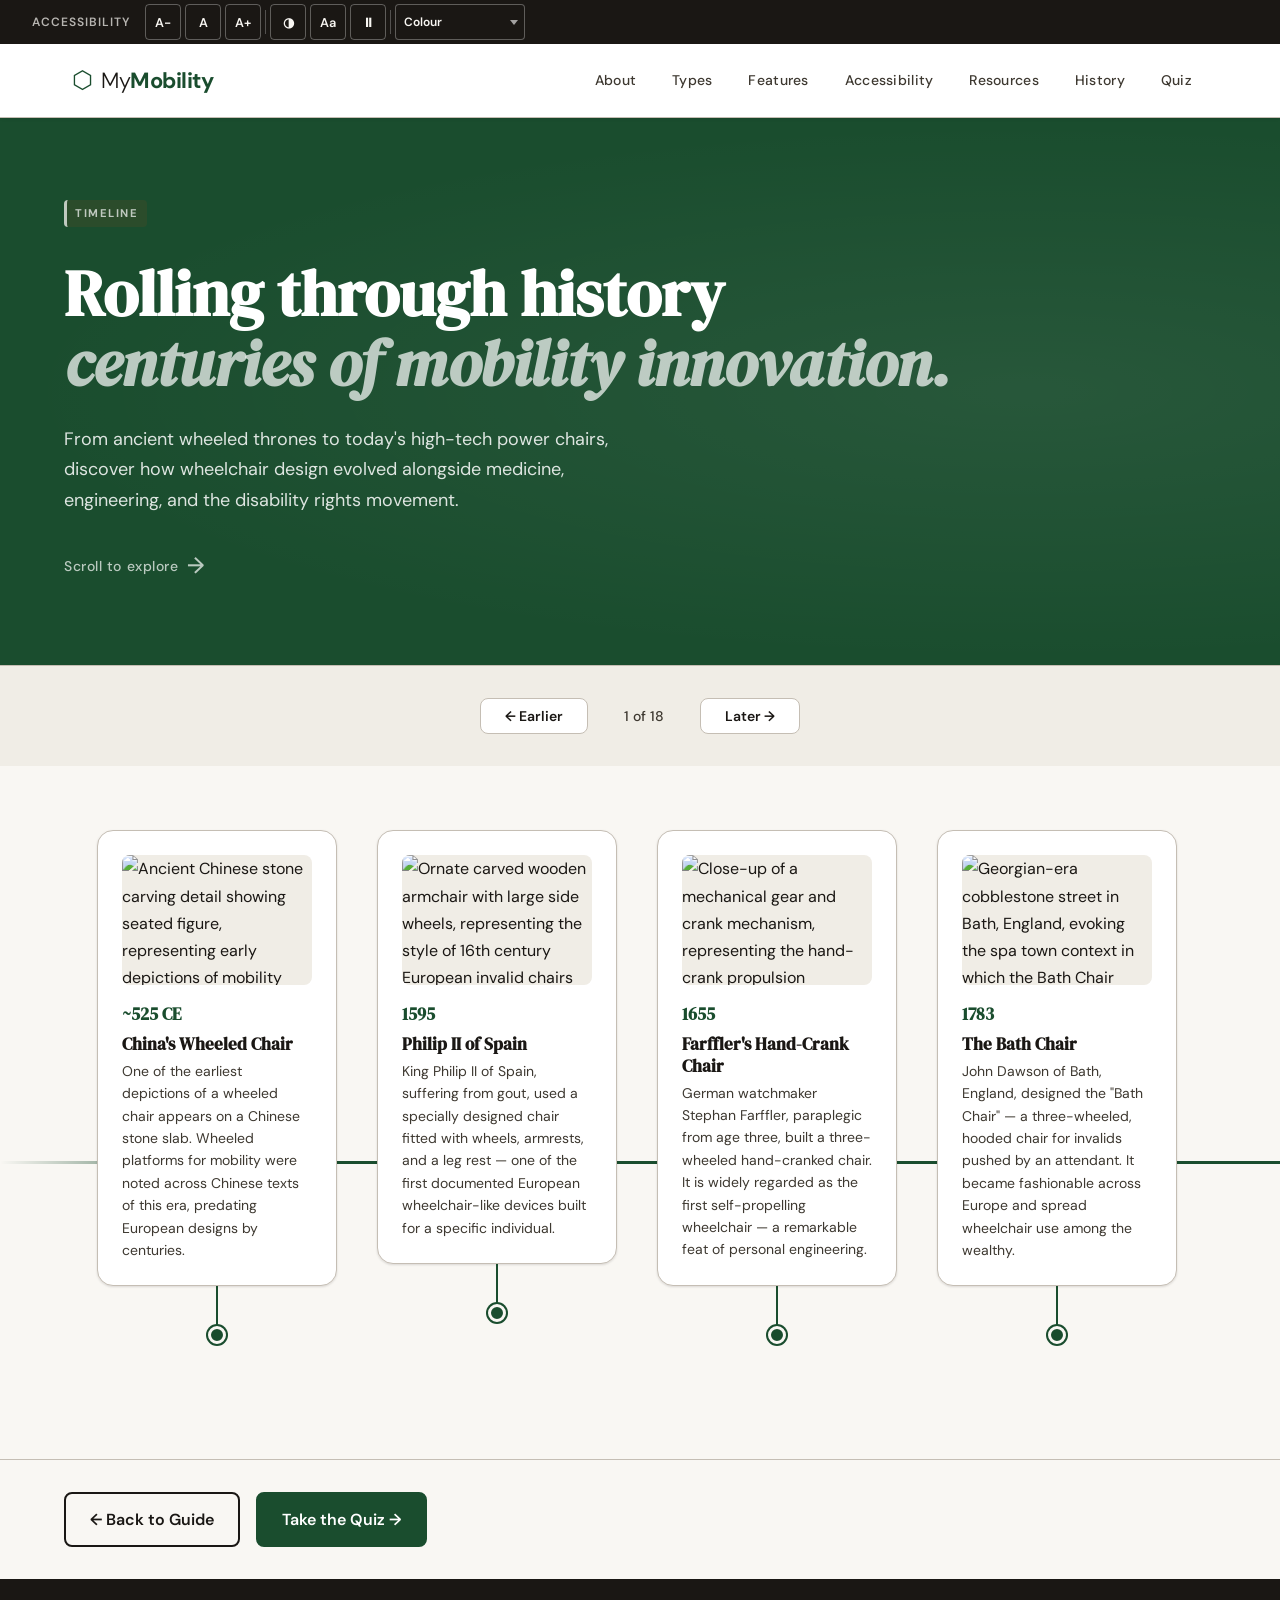
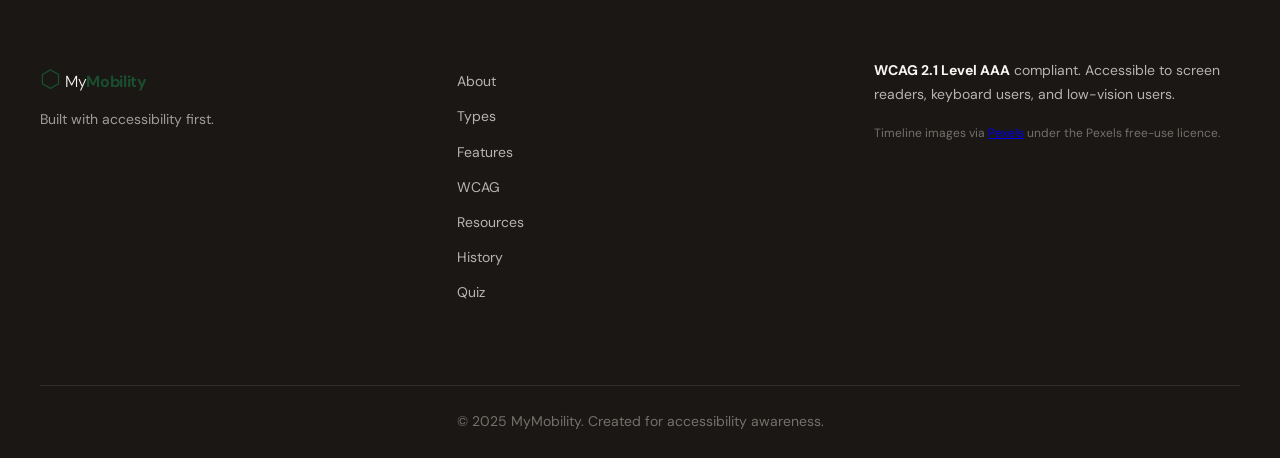
==== commit fc138138: "FIx for high contrast - fix where high contrast mode made text and bg made readability hard" ====
--- a/history.html
+++ b/history.html
@@ -35,22 +35,22 @@
       z-index: 1;
     }
     .history-hero .section-tag {
-      color: rgba(255,255,255,0.7);
-      border-color: rgba(255,255,255,0.3);
+      color: var(--clr-on-accent-soft);
+      border-color: var(--clr-on-accent-soft);
     }
     .history-hero h1 {
       font-family: var(--font-display);
       font-size: clamp(2.2rem, 6vw, 4rem);
-      color: #fff;
+      color: var(--clr-on-accent);
       line-height: 1.1;
       margin: var(--space-md) 0 var(--space-lg);
     }
     .history-hero h1 em {
-      color: rgba(255,255,255,0.65);
+      color: var(--clr-on-accent-soft);
       font-style: italic;
     }
     .history-hero p {
-      color: rgba(255,255,255,0.85);
+      color: var(--clr-on-accent-muted);
       font-size: var(--text-lg);
       max-width: 600px;
       line-height: 1.7;
@@ -60,7 +60,7 @@
       align-items: center;
       gap: var(--space-sm);
       margin-top: var(--space-xl);
-      color: rgba(255,255,255,0.65);
+      color: var(--clr-on-accent-soft);
       font-size: var(--text-sm);
       font-weight: 500;
       letter-spacing: 0.04em;
@@ -889,4 +889,4 @@
   }());
   </script>
 </body>
-</html>+</html>
--- a/styles.css
+++ b/styles.css
@@ -15,6 +15,10 @@
   --clr-accent:       #1A4D2E;        /* deep forest green */
   --clr-accent-light: #2A7A4A;        /* lighter green for large text */
   --clr-accent-bg:    #E8F3EC;        /* tint for card backgrounds */
+  --clr-accent-hover: #0F3420;
+  --clr-on-accent:    #FFFFFF;
+  --clr-on-accent-muted: rgba(255,255,255,0.85);
+  --clr-on-accent-soft: rgba(255,255,255,0.7);
   --clr-highlight:    #C04B18;        /* rust/terracotta for accents */
   --clr-border:       #C5BEB4;
   --clr-focus:        #1A4D2E;        /* focus ring colour */
@@ -71,6 +75,10 @@
   --clr-accent:    #FFFF00;
   --clr-accent-light: #FFFF00;
   --clr-accent-bg: #1A1A00;
+  --clr-accent-hover: #E6E600;
+  --clr-on-accent: #000000;
+  --clr-on-accent-muted: rgba(0,0,0,0.88);
+  --clr-on-accent-soft: rgba(0,0,0,0.72);
   --clr-highlight: #FF6600;
   --clr-border:    #888888;
   --clr-focus:     #FFFF00;
@@ -244,7 +252,7 @@
 .toolbar-btn[aria-pressed="true"] {
   background: var(--clr-accent-light);
   border-color: var(--clr-accent-light);
-  color: #fff;
+  color: var(--clr-on-accent);
 }
 
 .toolbar-btn:focus-visible {
@@ -454,13 +462,14 @@
 
 .btn-primary {
   background: var(--clr-accent);
-  color: #FFFFFF;
+  color: var(--clr-on-accent);
   border-color: var(--clr-accent);
 }
 
 .btn-primary:hover {
-  background: #0F3420;
-  border-color: #0F3420;
+  background: var(--clr-accent-hover);
+  color: var(--clr-on-accent);
+  border-color: var(--clr-accent-hover);
   box-shadow: 0 4px 12px rgba(26,77,46,.3);
 }
 
@@ -873,7 +882,7 @@
   width: 2.5rem;
   height: 2.5rem;
   background: var(--clr-accent);
-  color: #FFFFFF;
+  color: var(--clr-on-accent);
   font-family: var(--font-display);
   font-size: var(--text-xl);
   border-radius: 50%;
@@ -907,7 +916,7 @@
   width: 1.5rem;
   height: 1.5rem;
   background: var(--clr-accent);
-  color: #FFFFFF;
+  color: var(--clr-on-accent);
   font-size: 0.75rem;
   font-weight: 700;
   border-radius: 50%;
@@ -1231,4 +1240,4 @@
   .hero { padding: 2rem 0; }
   a[href]::after { content: ' (' attr(href) ')'; font-size: 0.8em; }
   a[href^="#"]::after { content: ''; }
-}+}
